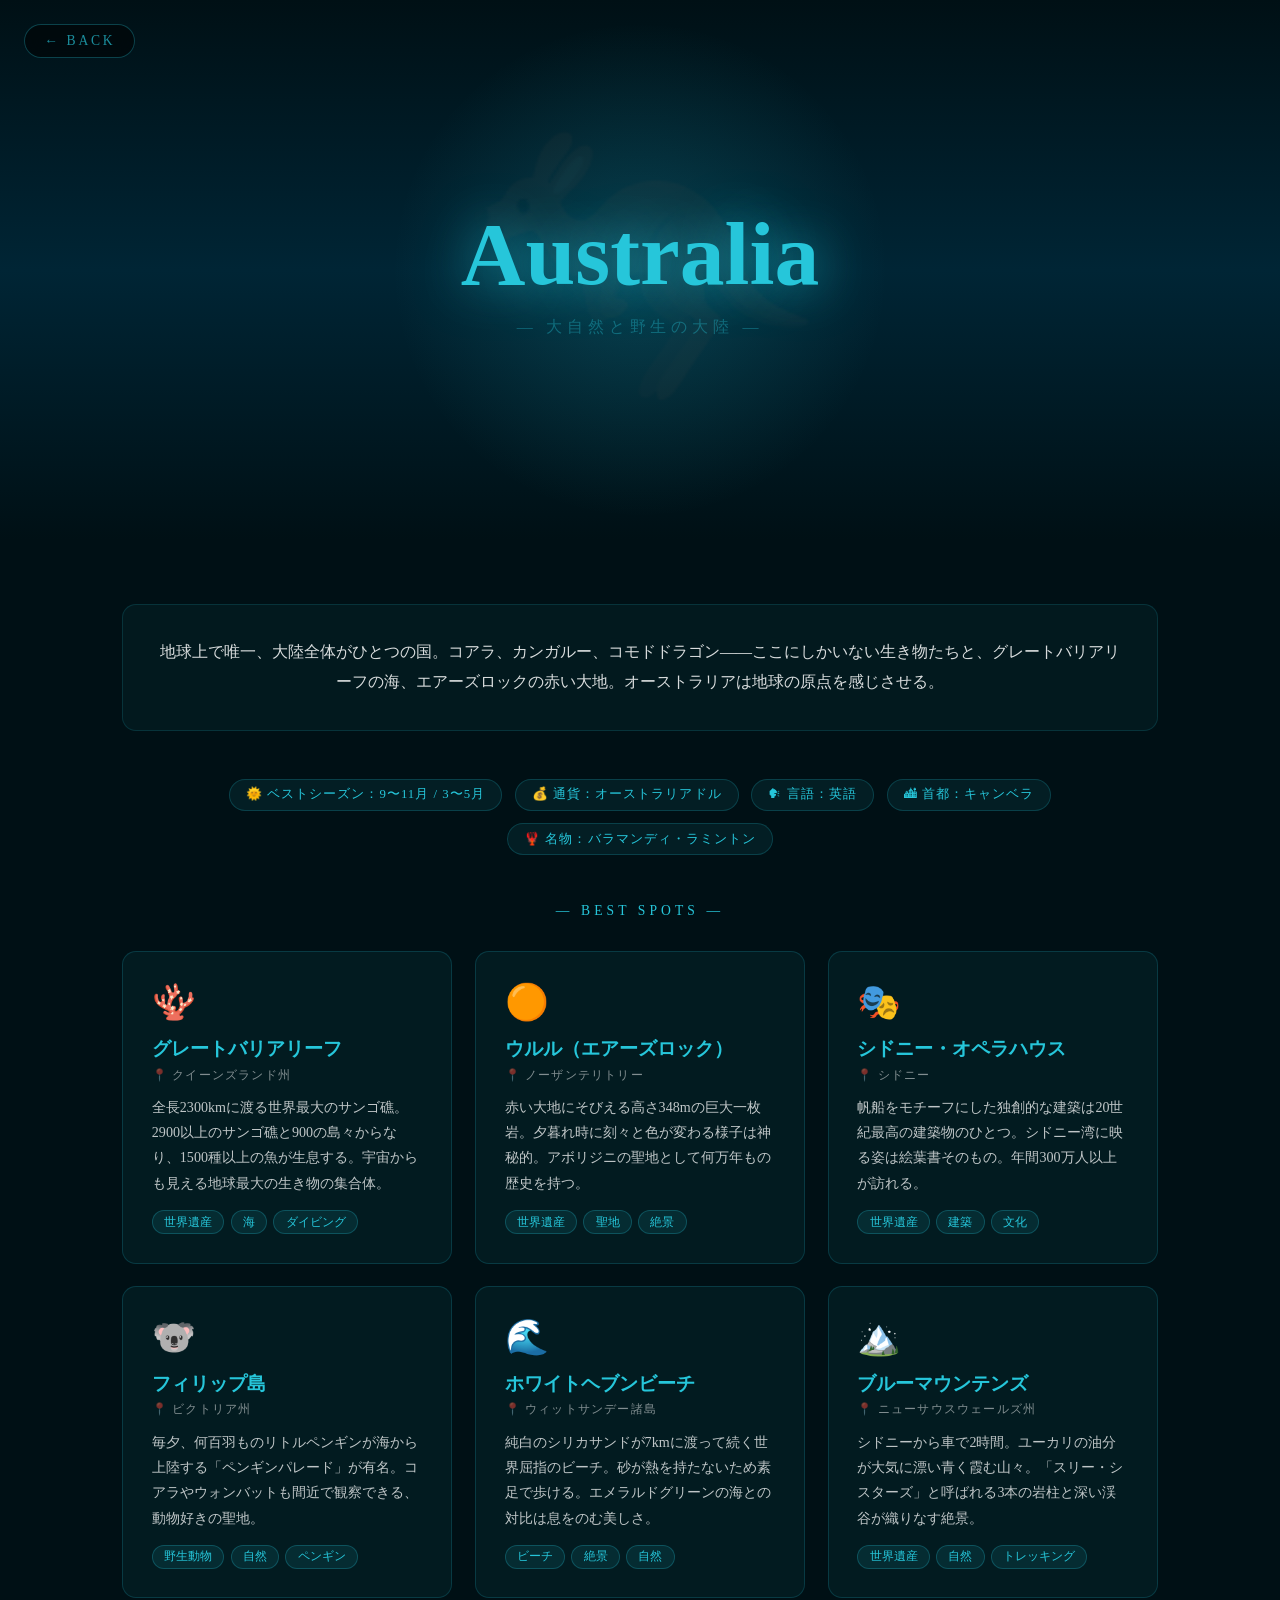
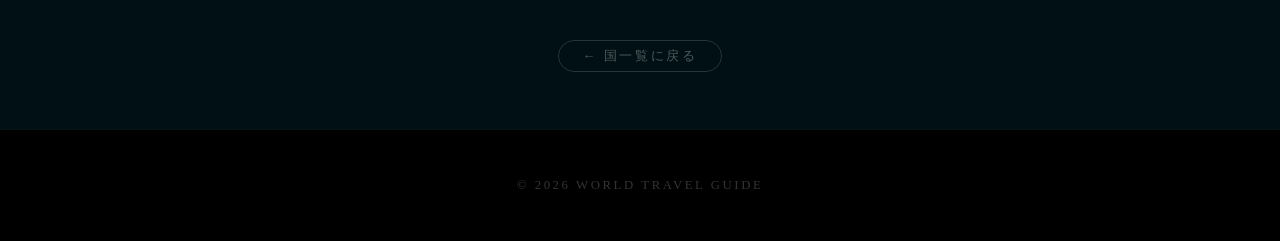
==== australia.html @ 06953fec "Add Australia travel guide HTML page" ====
<!DOCTYPE html>
<html lang="ja">
<head>
<meta charset="UTF-8">
<meta name="viewport" content="width=device-width, initial-scale=1.0">
<title>オーストラリア — 世界の観光地ガイド</title>
<link rel="stylesheet" href="style.css">
<style>
body{background:#001015;}
.back-btn{color:rgba(38,198,218,.7);border:1px solid rgba(38,198,218,.3);}
.back-btn:hover{color:#26c6da;border-color:#26c6da;background:rgba(38,198,218,.1);}
.hero{background:linear-gradient(180deg,#001015 0%,#002535 50%,#001015 100%);}
.hero::before{background:radial-gradient(circle,rgba(38,198,218,.2) 0%,transparent 70%);}
.hero h1{color:#26c6da;text-shadow:0 0 50px rgba(38,198,218,.7);}
.hero p{color:rgba(38,198,218,.6);}
.intro{background:rgba(38,198,218,.05);border:1px solid rgba(38,198,218,.15);}
.info-chip{background:rgba(38,198,218,.08);border:1px solid rgba(38,198,218,.2);color:#26c6da;}
.section-label{color:#26c6da;}
.spot-card{background:rgba(38,198,218,.06);border:1px solid rgba(38,198,218,.18);}
.spot-card:hover{box-shadow:0 10px 35px rgba(38,198,218,.2);}
.spot-name{color:#26c6da;}
.tag{background:rgba(38,198,218,.1);border:1px solid rgba(38,198,218,.25);color:#26c6da;}
footer{border-top:1px solid rgba(38,198,218,.1);}
</style>
</head>
<body>
<a href="index.html" class="back-btn">← BACK</a>
<section class="hero">
<div class="hero-bg-text">🦘</div>
<h1>Australia</h1>
<p>— 大自然と野生の大陸 —</p>
</section>
<div class="content">
<div class="intro fade-in">地球上で唯一、大陸全体がひとつの国。コアラ、カンガルー、コモドドラゴン——ここにしかいない生き物たちと、グレートバリアリーフの海、エアーズロックの赤い大地。オーストラリアは地球の原点を感じさせる。</div>
<div class="info-bar fade-in">
<span class="info-chip">🌞 ベストシーズン：9〜11月 / 3〜5月</span>
<span class="info-chip">💰 通貨：オーストラリアドル</span>
<span class="info-chip">🗣 言語：英語</span>
<span class="info-chip">🏙 首都：キャンベラ</span>
<span class="info-chip">🦞 名物：バラマンディ・ラミントン</span>
</div>
<div class="section-label fade-in">— BEST SPOTS —</div>
<div class="spots-grid">
<div class="spot-card fade-in">
<span class="spot-icon">🪸</span>
<h3 class="spot-name">グレートバリアリーフ</h3>
<div class="spot-loc">📍 クイーンズランド州</div>
<p class="spot-desc">全長2300kmに渡る世界最大のサンゴ礁。2900以上のサンゴ礁と900の島々からなり、1500種以上の魚が生息する。宇宙からも見える地球最大の生き物の集合体。</p>
<div class="spot-tags"><span class="tag">世界遺産</span><span class="tag">海</span><span class="tag">ダイビング</span></div>
</div>
<div class="spot-card fade-in">
<span class="spot-icon">🟠</span>
<h3 class="spot-name">ウルル（エアーズロック）</h3>
<div class="spot-loc">📍 ノーザンテリトリー</div>
<p class="spot-desc">赤い大地にそびえる高さ348mの巨大一枚岩。夕暮れ時に刻々と色が変わる様子は神秘的。アボリジニの聖地として何万年もの歴史を持つ。</p>
<div class="spot-tags"><span class="tag">世界遺産</span><span class="tag">聖地</span><span class="tag">絶景</span></div>
</div>
<div class="spot-card fade-in">
<span class="spot-icon">🎭</span>
<h3 class="spot-name">シドニー・オペラハウス</h3>
<div class="spot-loc">📍 シドニー</div>
<p class="spot-desc">帆船をモチーフにした独創的な建築は20世紀最高の建築物のひとつ。シドニー湾に映る姿は絵葉書そのもの。年間300万人以上が訪れる。</p>
<div class="spot-tags"><span class="tag">世界遺産</span><span class="tag">建築</span><span class="tag">文化</span></div>
</div>
<div class="spot-card fade-in">
<span class="spot-icon">🐨</span>
<h3 class="spot-name">フィリップ島</h3>
<div class="spot-loc">📍 ビクトリア州</div>
<p class="spot-desc">毎夕、何百羽ものリトルペンギンが海から上陸する「ペンギンパレード」が有名。コアラやウォンバットも間近で観察できる、動物好きの聖地。</p>
<div class="spot-tags"><span class="tag">野生動物</span><span class="tag">自然</span><span class="tag">ペンギン</span></div>
</div>
<div class="spot-card fade-in">
<span class="spot-icon">🌊</span>
<h3 class="spot-name">ホワイトヘブンビーチ</h3>
<div class="spot-loc">📍 ウィットサンデー諸島</div>
<p class="spot-desc">純白のシリカサンドが7kmに渡って続く世界屈指のビーチ。砂が熱を持たないため素足で歩ける。エメラルドグリーンの海との対比は息をのむ美しさ。</p>
<div class="spot-tags"><span class="tag">ビーチ</span><span class="tag">絶景</span><span class="tag">自然</span></div>
</div>
<div class="spot-card fade-in">
<span class="spot-icon">🏔️</span>
<h3 class="spot-name">ブルーマウンテンズ</h3>
<div class="spot-loc">📍 ニューサウスウェールズ州</div>
<p class="spot-desc">シドニーから車で2時間。ユーカリの油分が大気に漂い青く霞む山々。「スリー・シスターズ」と呼ばれる3本の岩柱と深い渓谷が織りなす絶景。</p>
<div class="spot-tags"><span class="tag">世界遺産</span><span class="tag">自然</span><span class="tag">トレッキング</span></div>
</div>
</div>
<div class="back-top"><a href="index.html">← 国一覧に戻る</a></div>
</div>
<footer>© 2026 WORLD TRAVEL GUIDE</footer>
<script>
const obs=new IntersectionObserver(e=>e.forEach(x=>{if(x.isIntersecting)x.target.classList.add('visible');}),{threshold:.1});
document.querySelectorAll('.fade-in').forEach(el=>obs.observe(el));
</script>
</body>
</html>
---- style.css ----
* { margin:0; padding:0; box-sizing:border-box; }
body { font-family:'Georgia',serif; background:#050510; color:#fff; overflow-x:hidden; }

.back-btn {
  position:fixed; top:1.5rem; left:1.5rem; z-index:200;
  text-decoration:none; font-size:.85rem; letter-spacing:.2em;
  padding:.5rem 1.2rem; border-radius:20px;
  backdrop-filter:blur(10px); background:rgba(0,0,0,.5);
  transition:all .3s;
}

.hero {
  height:60vh;
  display:flex; flex-direction:column;
  align-items:center; justify-content:center;
  text-align:center; position:relative; overflow:hidden;
}
.hero::before {
  content:'';
  position:absolute; width:500px; height:500px;
  top:50%; left:50%; transform:translate(-50%,-50%);
  animation:pulse 4s ease-in-out infinite;
  border-radius:50%;
}
@keyframes pulse {
  0%,100%{transform:translate(-50%,-50%) scale(1);opacity:.5;}
  50%{transform:translate(-50%,-50%) scale(1.3);opacity:1;}
}
.hero h1 {
  font-size:clamp(3rem,7vw,6rem);
  position:relative; z-index:1;
}
.hero p {
  margin-top:.8rem; font-size:1rem;
  letter-spacing:.3em; opacity:.6;
  position:relative; z-index:1;
}
.hero-bg-text {
  position:absolute; font-size:18rem; opacity:.04;
  top:50%; left:50%; transform:translate(-50%,-50%);
  pointer-events:none; white-space:nowrap;
}

.content { max-width:1100px; margin:0 auto; padding:4rem 2rem; }

.intro {
  text-align:center; margin-bottom:3rem;
  padding:2rem; border-radius:14px;
  font-size:1rem; line-height:1.9; color:rgba(255,255,255,.85);
}

.info-bar {
  display:flex; flex-wrap:wrap; gap:.8rem;
  justify-content:center; margin-bottom:3rem;
}
.info-chip {
  padding:.4rem 1rem; border-radius:20px;
  font-size:.8rem; letter-spacing:.08em;
}

.section-label {
  text-align:center; font-size:.85rem;
  letter-spacing:.3em; margin-bottom:2rem; opacity:.5;
}

.spots-grid {
  display:grid;
  grid-template-columns:repeat(auto-fit,minmax(280px,1fr));
  gap:1.4rem; margin-bottom:3rem;
}
.spot-card {
  border-radius:14px; padding:1.8rem;
  transition:transform .3s, box-shadow .3s;
}
.spot-card:hover { transform:translateY(-6px); }
.spot-icon { font-size:2.2rem; display:block; margin-bottom:.8rem; }
.spot-name { font-size:1.2rem; margin-bottom:.3rem; }
.spot-loc { font-size:.75rem; letter-spacing:.1em; opacity:.5; margin-bottom:.7rem; }
.spot-desc { font-size:.88rem; line-height:1.8; color:rgba(255,255,255,.75); }
.spot-tags { margin-top:.9rem; display:flex; flex-wrap:wrap; gap:.4rem; }
.tag { padding:.2rem .7rem; border-radius:20px; font-size:.72rem; }

.back-top { text-align:center; margin-top:3rem; }
.back-top a {
  color:rgba(255,255,255,.3); text-decoration:none;
  font-size:.8rem; letter-spacing:.2em;
  border:1px solid rgba(255,255,255,.15);
  padding:.5rem 1.5rem; border-radius:20px;
  transition:all .3s;
}
.back-top a:hover { color:#fff; border-color:rgba(255,255,255,.5); }

footer {
  text-align:center; padding:3rem;
  background:#000; color:rgba(255,255,255,.2);
  font-size:.8rem; letter-spacing:.2em;
}

.fade-in { opacity:0; transform:translateY(25px); transition:opacity .7s,transform .7s; }
.fade-in.visible { opacity:1; transform:translateY(0); }

@media(max-width:600px) {
  .spots-grid { grid-template-columns:1fr; }
}
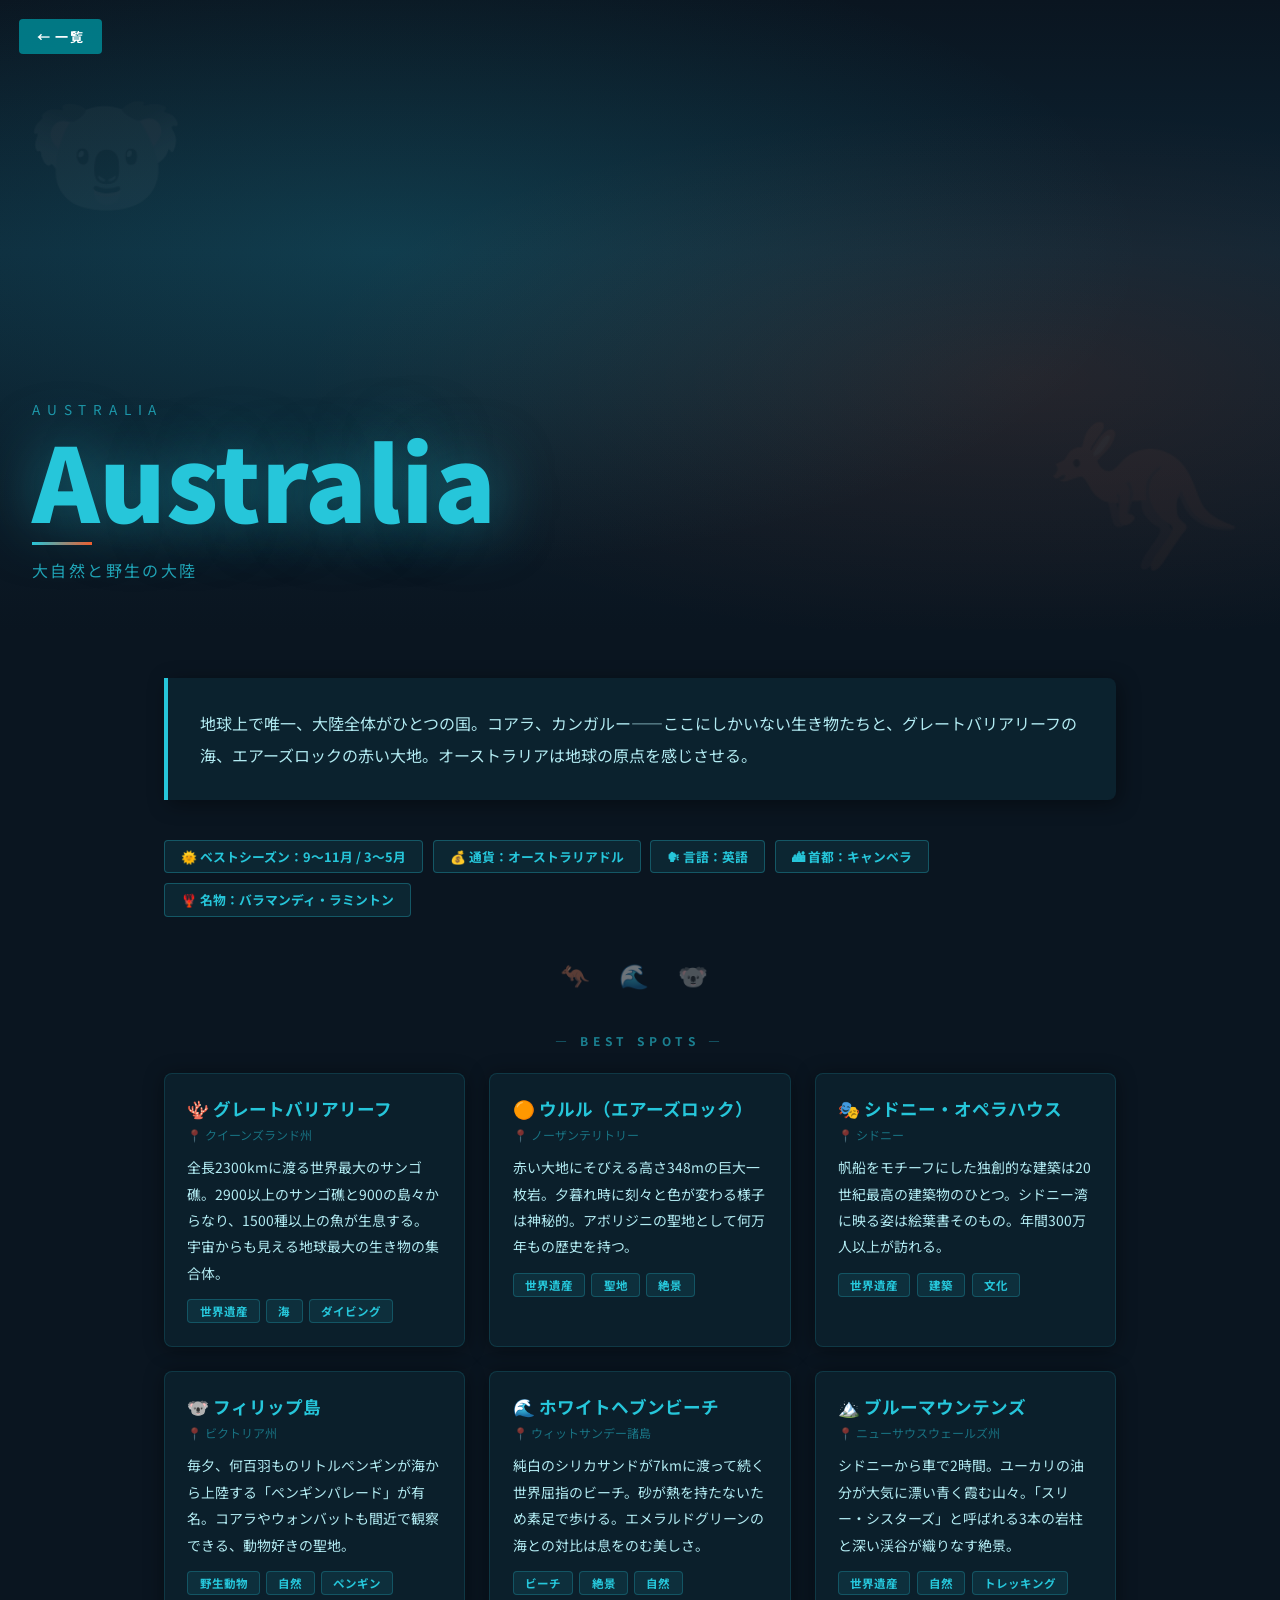
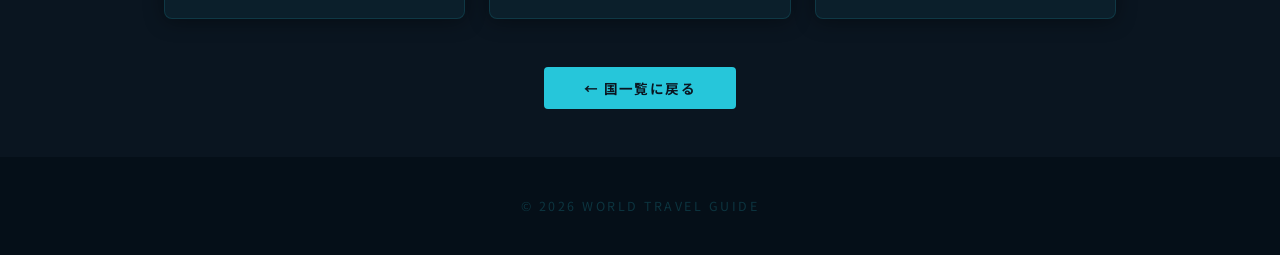
==== commit e386db55: "Update australia.html" ====
--- a/australia.html
+++ b/australia.html
@@ -4,87 +4,122 @@
 <meta charset="UTF-8">
 <meta name="viewport" content="width=device-width, initial-scale=1.0">
 <title>オーストラリア — 世界の観光地ガイド</title>
-<link rel="stylesheet" href="style.css">
 <style>
-body{background:#001015;}
-.back-btn{color:rgba(38,198,218,.7);border:1px solid rgba(38,198,218,.3);}
-.back-btn:hover{color:#26c6da;border-color:#26c6da;background:rgba(38,198,218,.1);}
-.hero{background:linear-gradient(180deg,#001015 0%,#002535 50%,#001015 100%);}
-.hero::before{background:radial-gradient(circle,rgba(38,198,218,.2) 0%,transparent 70%);}
-.hero h1{color:#26c6da;text-shadow:0 0 50px rgba(38,198,218,.7);}
-.hero p{color:rgba(38,198,218,.6);}
-.intro{background:rgba(38,198,218,.05);border:1px solid rgba(38,198,218,.15);}
-.info-chip{background:rgba(38,198,218,.08);border:1px solid rgba(38,198,218,.2);color:#26c6da;}
-.section-label{color:#26c6da;}
-.spot-card{background:rgba(38,198,218,.06);border:1px solid rgba(38,198,218,.18);}
-.spot-card:hover{box-shadow:0 10px 35px rgba(38,198,218,.2);}
-.spot-name{color:#26c6da;}
-.tag{background:rgba(38,198,218,.1);border:1px solid rgba(38,198,218,.25);color:#26c6da;}
-footer{border-top:1px solid rgba(38,198,218,.1);}
+@import url('https://fonts.googleapis.com/css2?family=Noto+Sans+JP:wght@400;700&display=swap');
+* { margin:0; padding:0; box-sizing:border-box; }
+body { font-family:'Noto Sans JP',sans-serif; background:#0a1520; color:#e0f7fa; overflow-x:hidden; }
+.back-btn { position:fixed; top:1.2rem; left:1.2rem; z-index:200; background:rgba(0,131,143,.9); color:#fff; text-decoration:none; font-size:.82rem; font-weight:700; letter-spacing:.1em; padding:.5rem 1.1rem; border-radius:4px; transition:background .3s; }
+.back-btn:hover { background:#00838f; }
+.hero { height:70vh; position:relative; display:flex; align-items:flex-end; padding:3rem 2rem; overflow:hidden; }
+.hero-pattern { position:absolute; inset:0; background: radial-gradient(ellipse at 30% 40%, rgba(38,198,218,.15) 0%, transparent 60%), radial-gradient(ellipse at 80% 60%, rgba(255,87,34,.1) 0%, transparent 50%), linear-gradient(180deg,#0a1520 0%,#0d2535 40%,#0a1520 100%); }
+.outback-deco { position:absolute; font-size:10rem; opacity:.05; pointer-events:none; animation:bounce 4s ease-in-out infinite; }
+.outback-deco:nth-child(2) { bottom:5%; right:3%; }
+.outback-deco:nth-child(3) { top:8%; left:2%; font-size:8rem; animation-delay:2s; }
+@keyframes bounce { 0%,100%{transform:translateY(0);} 50%{transform:translateY(-10px);} }
+.hero-text { position:relative; z-index:1; color:#fff; }
+.hero-en { font-size:.85rem; letter-spacing:.5em; color:rgba(38,198,218,.7); margin-bottom:.5rem; }
+.hero-title { font-size:clamp(3rem,8vw,7rem); font-weight:900; color:#26c6da; line-height:1; text-shadow:0 0 60px rgba(38,198,218,.5); }
+.hero-sub { font-size:1rem; color:rgba(38,198,218,.8); margin-top:.8rem; letter-spacing:.15em; }
+.hero-line { width:60px; height:3px; background:linear-gradient(90deg,#26c6da,#ff5722); margin:.8rem 0; }
+.content { max-width:1000px; margin:0 auto; padding:3rem 1.5rem; }
+.aus-divider { text-align:center; margin:2.5rem 0; color:rgba(38,198,218,.4); font-size:1.5rem; letter-spacing:.5em; }
+.intro-card { background:rgba(38,198,218,.07); border-left:4px solid #26c6da; border-radius:0 8px 8px 0; padding:1.8rem 2rem; margin-bottom:2.5rem; box-shadow:4px 4px 20px rgba(0,0,0,.4); font-size:1rem; line-height:2; color:#b2ebf2; }
+.info-bar { display:flex; flex-wrap:wrap; gap:.6rem; margin-bottom:2.5rem; }
+.info-chip { background:rgba(38,198,218,.1); color:#26c6da; border:1px solid rgba(38,198,218,.3); padding:.4rem 1rem; border-radius:4px; font-size:.8rem; font-weight:700; }
+.section-label { font-size:.75rem; font-weight:700; letter-spacing:.4em; color:rgba(38,198,218,.6); margin-bottom:1.5rem; text-align:center; }
+.spots-grid { display:grid; grid-template-columns:repeat(auto-fit,minmax(280px,1fr)); gap:1.5rem; margin-bottom:3rem; }
+.spot-card { background:rgba(38,198,218,.06); border-radius:8px; overflow:hidden; box-shadow:0 2px 20px rgba(0,0,0,.4); transition:transform .3s,box-shadow .3s; border-top:3px solid #26c6da; border:1px solid rgba(38,198,218,.15); }
+.spot-card:hover { transform:translateY(-5px); box-shadow:0 10px 30px rgba(38,198,218,.2); }
+.spot-body { padding:1.4rem; }
+.spot-icon-name { font-size:1.1rem; font-weight:700; color:#26c6da; margin-bottom:.3rem; }
+.spot-loc { font-size:.75rem; color:rgba(38,198,218,.5); margin-bottom:.7rem; }
+.spot-desc { font-size:.87rem; line-height:1.9; color:#b2ebf2; }
+.spot-tags { margin-top:.8rem; display:flex; flex-wrap:wrap; gap:.4rem; }
+.tag { padding:.2rem .7rem; border-radius:4px; font-size:.72rem; font-weight:700; background:rgba(38,198,218,.1); color:#26c6da; border:1px solid rgba(38,198,218,.25); }
+.back-top { text-align:center; margin-top:2rem; }
+.back-top a { display:inline-block; background:#26c6da; color:#0a1520; text-decoration:none; font-size:.85rem; font-weight:700; padding:.7rem 2.5rem; border-radius:4px; letter-spacing:.1em; transition:background .3s; }
+.back-top a:hover { background:#80deea; }
+footer { text-align:center; padding:2.5rem; background:#050f18; color:rgba(38,198,218,.2); font-size:.78rem; letter-spacing:.2em; }
+.fade-in { opacity:0; transform:translateY(25px); transition:opacity .7s,transform .7s; }
+.fade-in.visible { opacity:1; transform:translateY(0); }
+@media(max-width:600px){ .spots-grid{grid-template-columns:1fr;} }
 </style>
 </head>
 <body>
-<a href="index.html" class="back-btn">← BACK</a>
+<a href="index.html" class="back-btn">← 一覧</a>
 <section class="hero">
-<div class="hero-bg-text">🦘</div>
-<h1>Australia</h1>
-<p>— 大自然と野生の大陸 —</p>
+  <div class="hero-pattern"></div>
+  <div class="outback-deco">🦘</div>
+  <div class="outback-deco">🐨</div>
+  <div class="hero-text">
+    <div class="hero-en">AUSTRALIA</div>
+    <h1 class="hero-title">Australia</h1>
+    <div class="hero-line"></div>
+    <p class="hero-sub">大自然と野生の大陸</p>
+  </div>
 </section>
 <div class="content">
-<div class="intro fade-in">地球上で唯一、大陸全体がひとつの国。コアラ、カンガルー、コモドドラゴン——ここにしかいない生き物たちと、グレートバリアリーフの海、エアーズロックの赤い大地。オーストラリアは地球の原点を感じさせる。</div>
-<div class="info-bar fade-in">
-<span class="info-chip">🌞 ベストシーズン：9〜11月 / 3〜5月</span>
-<span class="info-chip">💰 通貨：オーストラリアドル</span>
-<span class="info-chip">🗣 言語：英語</span>
-<span class="info-chip">🏙 首都：キャンベラ</span>
-<span class="info-chip">🦞 名物：バラマンディ・ラミントン</span>
-</div>
-<div class="section-label fade-in">— BEST SPOTS —</div>
-<div class="spots-grid">
-<div class="spot-card fade-in">
-<span class="spot-icon">🪸</span>
-<h3 class="spot-name">グレートバリアリーフ</h3>
-<div class="spot-loc">📍 クイーンズランド州</div>
-<p class="spot-desc">全長2300kmに渡る世界最大のサンゴ礁。2900以上のサンゴ礁と900の島々からなり、1500種以上の魚が生息する。宇宙からも見える地球最大の生き物の集合体。</p>
-<div class="spot-tags"><span class="tag">世界遺産</span><span class="tag">海</span><span class="tag">ダイビング</span></div>
-</div>
-<div class="spot-card fade-in">
-<span class="spot-icon">🟠</span>
-<h3 class="spot-name">ウルル（エアーズロック）</h3>
-<div class="spot-loc">📍 ノーザンテリトリー</div>
-<p class="spot-desc">赤い大地にそびえる高さ348mの巨大一枚岩。夕暮れ時に刻々と色が変わる様子は神秘的。アボリジニの聖地として何万年もの歴史を持つ。</p>
-<div class="spot-tags"><span class="tag">世界遺産</span><span class="tag">聖地</span><span class="tag">絶景</span></div>
-</div>
-<div class="spot-card fade-in">
-<span class="spot-icon">🎭</span>
-<h3 class="spot-name">シドニー・オペラハウス</h3>
-<div class="spot-loc">📍 シドニー</div>
-<p class="spot-desc">帆船をモチーフにした独創的な建築は20世紀最高の建築物のひとつ。シドニー湾に映る姿は絵葉書そのもの。年間300万人以上が訪れる。</p>
-<div class="spot-tags"><span class="tag">世界遺産</span><span class="tag">建築</span><span class="tag">文化</span></div>
-</div>
-<div class="spot-card fade-in">
-<span class="spot-icon">🐨</span>
-<h3 class="spot-name">フィリップ島</h3>
-<div class="spot-loc">📍 ビクトリア州</div>
-<p class="spot-desc">毎夕、何百羽ものリトルペンギンが海から上陸する「ペンギンパレード」が有名。コアラやウォンバットも間近で観察できる、動物好きの聖地。</p>
-<div class="spot-tags"><span class="tag">野生動物</span><span class="tag">自然</span><span class="tag">ペンギン</span></div>
-</div>
-<div class="spot-card fade-in">
-<span class="spot-icon">🌊</span>
-<h3 class="spot-name">ホワイトヘブンビーチ</h3>
-<div class="spot-loc">📍 ウィットサンデー諸島</div>
-<p class="spot-desc">純白のシリカサンドが7kmに渡って続く世界屈指のビーチ。砂が熱を持たないため素足で歩ける。エメラルドグリーンの海との対比は息をのむ美しさ。</p>
-<div class="spot-tags"><span class="tag">ビーチ</span><span class="tag">絶景</span><span class="tag">自然</span></div>
-</div>
-<div class="spot-card fade-in">
-<span class="spot-icon">🏔️</span>
-<h3 class="spot-name">ブルーマウンテンズ</h3>
-<div class="spot-loc">📍 ニューサウスウェールズ州</div>
-<p class="spot-desc">シドニーから車で2時間。ユーカリの油分が大気に漂い青く霞む山々。「スリー・シスターズ」と呼ばれる3本の岩柱と深い渓谷が織りなす絶景。</p>
-<div class="spot-tags"><span class="tag">世界遺産</span><span class="tag">自然</span><span class="tag">トレッキング</span></div>
-</div>
-</div>
-<div class="back-top"><a href="index.html">← 国一覧に戻る</a></div>
+  <div class="intro-card fade-in">地球上で唯一、大陸全体がひとつの国。コアラ、カンガルー——ここにしかいない生き物たちと、グレートバリアリーフの海、エアーズロックの赤い大地。オーストラリアは地球の原点を感じさせる。</div>
+  <div class="info-bar fade-in">
+    <span class="info-chip">🌞 ベストシーズン：9〜11月 / 3〜5月</span>
+    <span class="info-chip">💰 通貨：オーストラリアドル</span>
+    <span class="info-chip">🗣 言語：英語</span>
+    <span class="info-chip">🏙 首都：キャンベラ</span>
+    <span class="info-chip">🦞 名物：バラマンディ・ラミントン</span>
+  </div>
+  <div class="aus-divider">🦘 🌊 🐨</div>
+  <div class="section-label">— BEST SPOTS —</div>
+  <div class="spots-grid">
+    <div class="spot-card fade-in">
+      <div class="spot-body">
+        <div class="spot-icon-name">🪸 グレートバリアリーフ</div>
+        <div class="spot-loc">📍 クイーンズランド州</div>
+        <p class="spot-desc">全長2300kmに渡る世界最大のサンゴ礁。2900以上のサンゴ礁と900の島々からなり、1500種以上の魚が生息する。宇宙からも見える地球最大の生き物の集合体。</p>
+        <div class="spot-tags"><span class="tag">世界遺産</span><span class="tag">海</span><span class="tag">ダイビング</span></div>
+      </div>
+    </div>
+    <div class="spot-card fade-in">
+      <div class="spot-body">
+        <div class="spot-icon-name">🟠 ウルル（エアーズロック）</div>
+        <div class="spot-loc">📍 ノーザンテリトリー</div>
+        <p class="spot-desc">赤い大地にそびえる高さ348mの巨大一枚岩。夕暮れ時に刻々と色が変わる様子は神秘的。アボリジニの聖地として何万年もの歴史を持つ。</p>
+        <div class="spot-tags"><span class="tag">世界遺産</span><span class="tag">聖地</span><span class="tag">絶景</span></div>
+      </div>
+    </div>
+    <div class="spot-card fade-in">
+      <div class="spot-body">
+        <div class="spot-icon-name">🎭 シドニー・オペラハウス</div>
+        <div class="spot-loc">📍 シドニー</div>
+        <p class="spot-desc">帆船をモチーフにした独創的な建築は20世紀最高の建築物のひとつ。シドニー湾に映る姿は絵葉書そのもの。年間300万人以上が訪れる。</p>
+        <div class="spot-tags"><span class="tag">世界遺産</span><span class="tag">建築</span><span class="tag">文化</span></div>
+      </div>
+    </div>
+    <div class="spot-card fade-in">
+      <div class="spot-body">
+        <div class="spot-icon-name">🐨 フィリップ島</div>
+        <div class="spot-loc">📍 ビクトリア州</div>
+        <p class="spot-desc">毎夕、何百羽ものリトルペンギンが海から上陸する「ペンギンパレード」が有名。コアラやウォンバットも間近で観察できる、動物好きの聖地。</p>
+        <div class="spot-tags"><span class="tag">野生動物</span><span class="tag">自然</span><span class="tag">ペンギン</span></div>
+      </div>
+    </div>
+    <div class="spot-card fade-in">
+      <div class="spot-body">
+        <div class="spot-icon-name">🌊 ホワイトヘブンビーチ</div>
+        <div class="spot-loc">📍 ウィットサンデー諸島</div>
+        <p class="spot-desc">純白のシリカサンドが7kmに渡って続く世界屈指のビーチ。砂が熱を持たないため素足で歩ける。エメラルドグリーンの海との対比は息をのむ美しさ。</p>
+        <div class="spot-tags"><span class="tag">ビーチ</span><span class="tag">絶景</span><span class="tag">自然</span></div>
+      </div>
+    </div>
+    <div class="spot-card fade-in">
+      <div class="spot-body">
+        <div class="spot-icon-name">🏔️ ブルーマウンテンズ</div>
+        <div class="spot-loc">📍 ニューサウスウェールズ州</div>
+        <p class="spot-desc">シドニーから車で2時間。ユーカリの油分が大気に漂い青く霞む山々。「スリー・シスターズ」と呼ばれる3本の岩柱と深い渓谷が織りなす絶景。</p>
+        <div class="spot-tags"><span class="tag">世界遺産</span><span class="tag">自然</span><span class="tag">トレッキング</span></div>
+      </div>
+    </div>
+  </div>
+  <div class="back-top"><a href="index.html">← 国一覧に戻る</a></div>
 </div>
 <footer>© 2026 WORLD TRAVEL GUIDE</footer>
 <script>
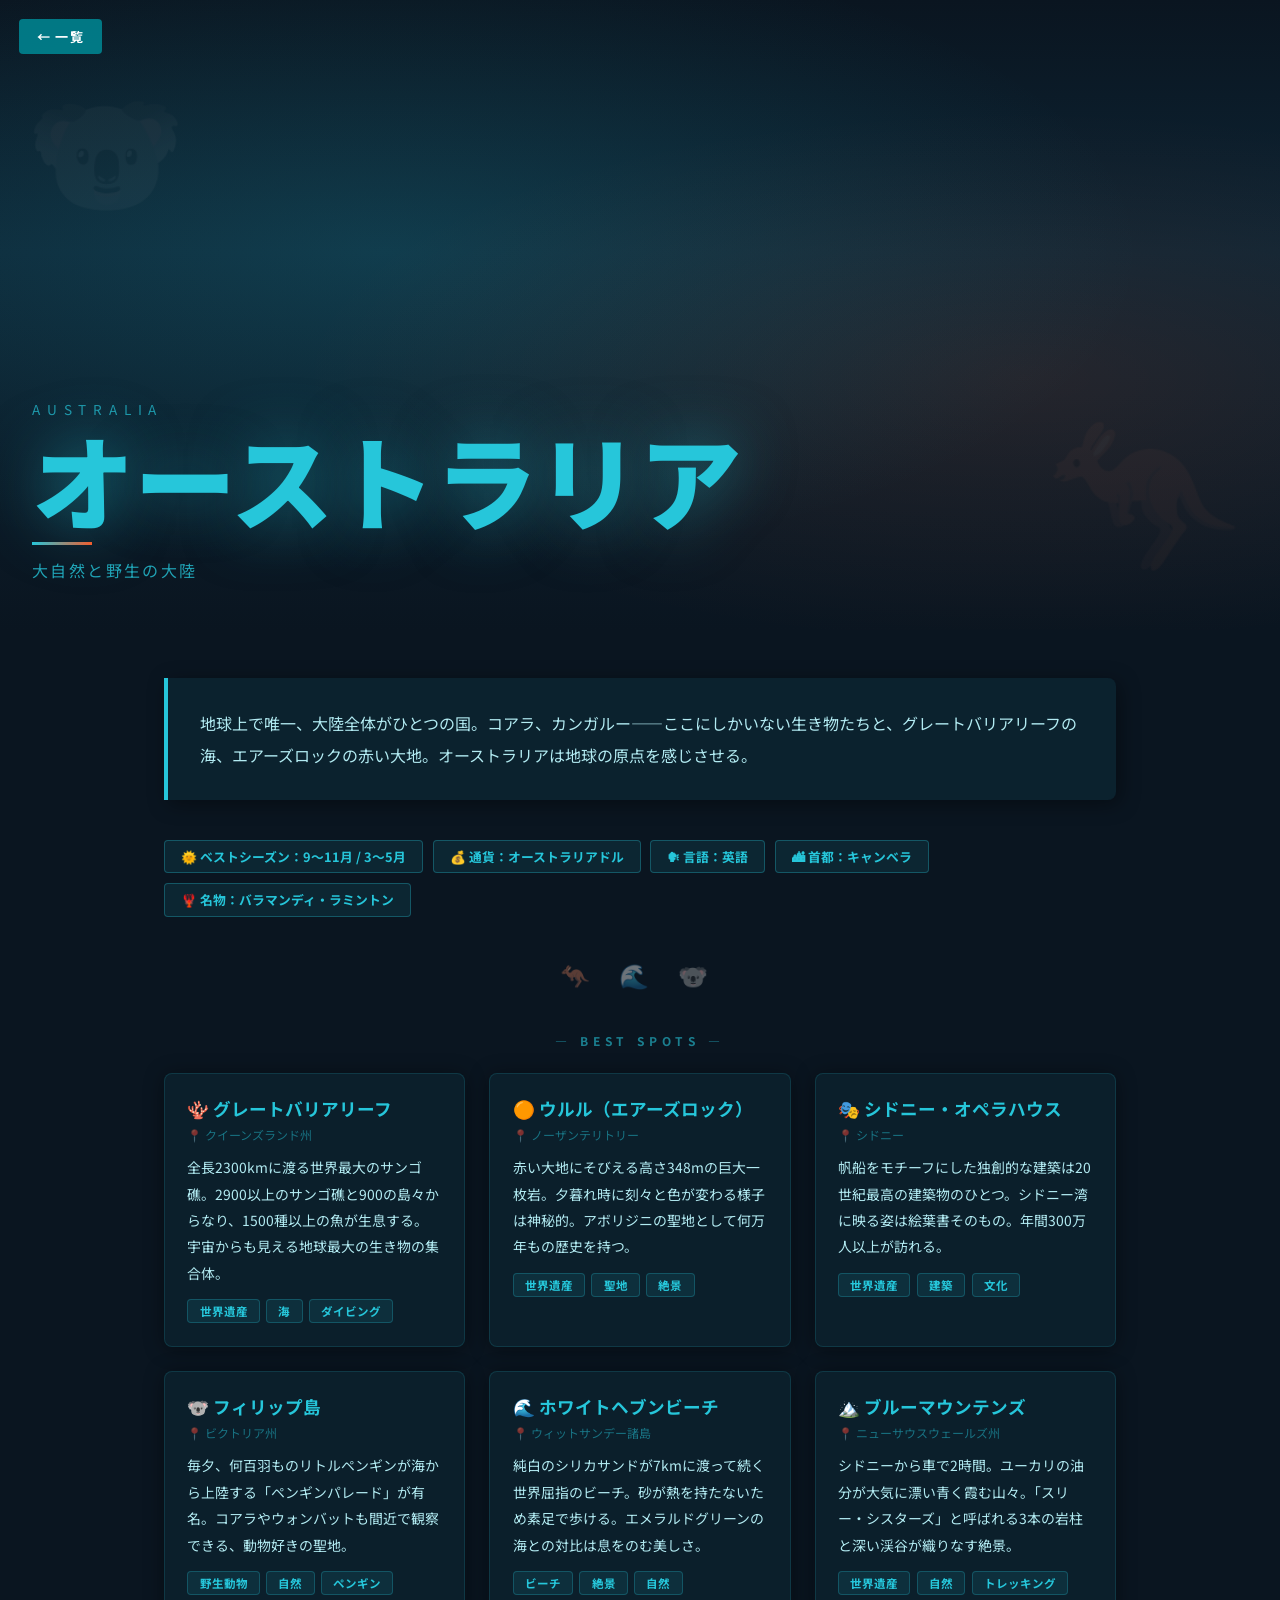
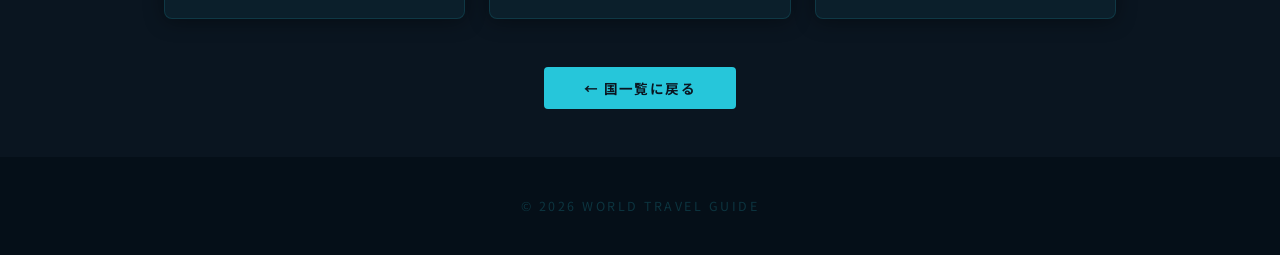
==== commit 4a49e6ea: "Change hero title to Japanese for Australia" ====
--- a/australia.html
+++ b/australia.html
@@ -53,7 +53,7 @@
   <div class="outback-deco">🐨</div>
   <div class="hero-text">
     <div class="hero-en">AUSTRALIA</div>
-    <h1 class="hero-title">Australia</h1>
+    <h1 class="hero-title">オーストラリア</h1>
     <div class="hero-line"></div>
     <p class="hero-sub">大自然と野生の大陸</p>
   </div>
